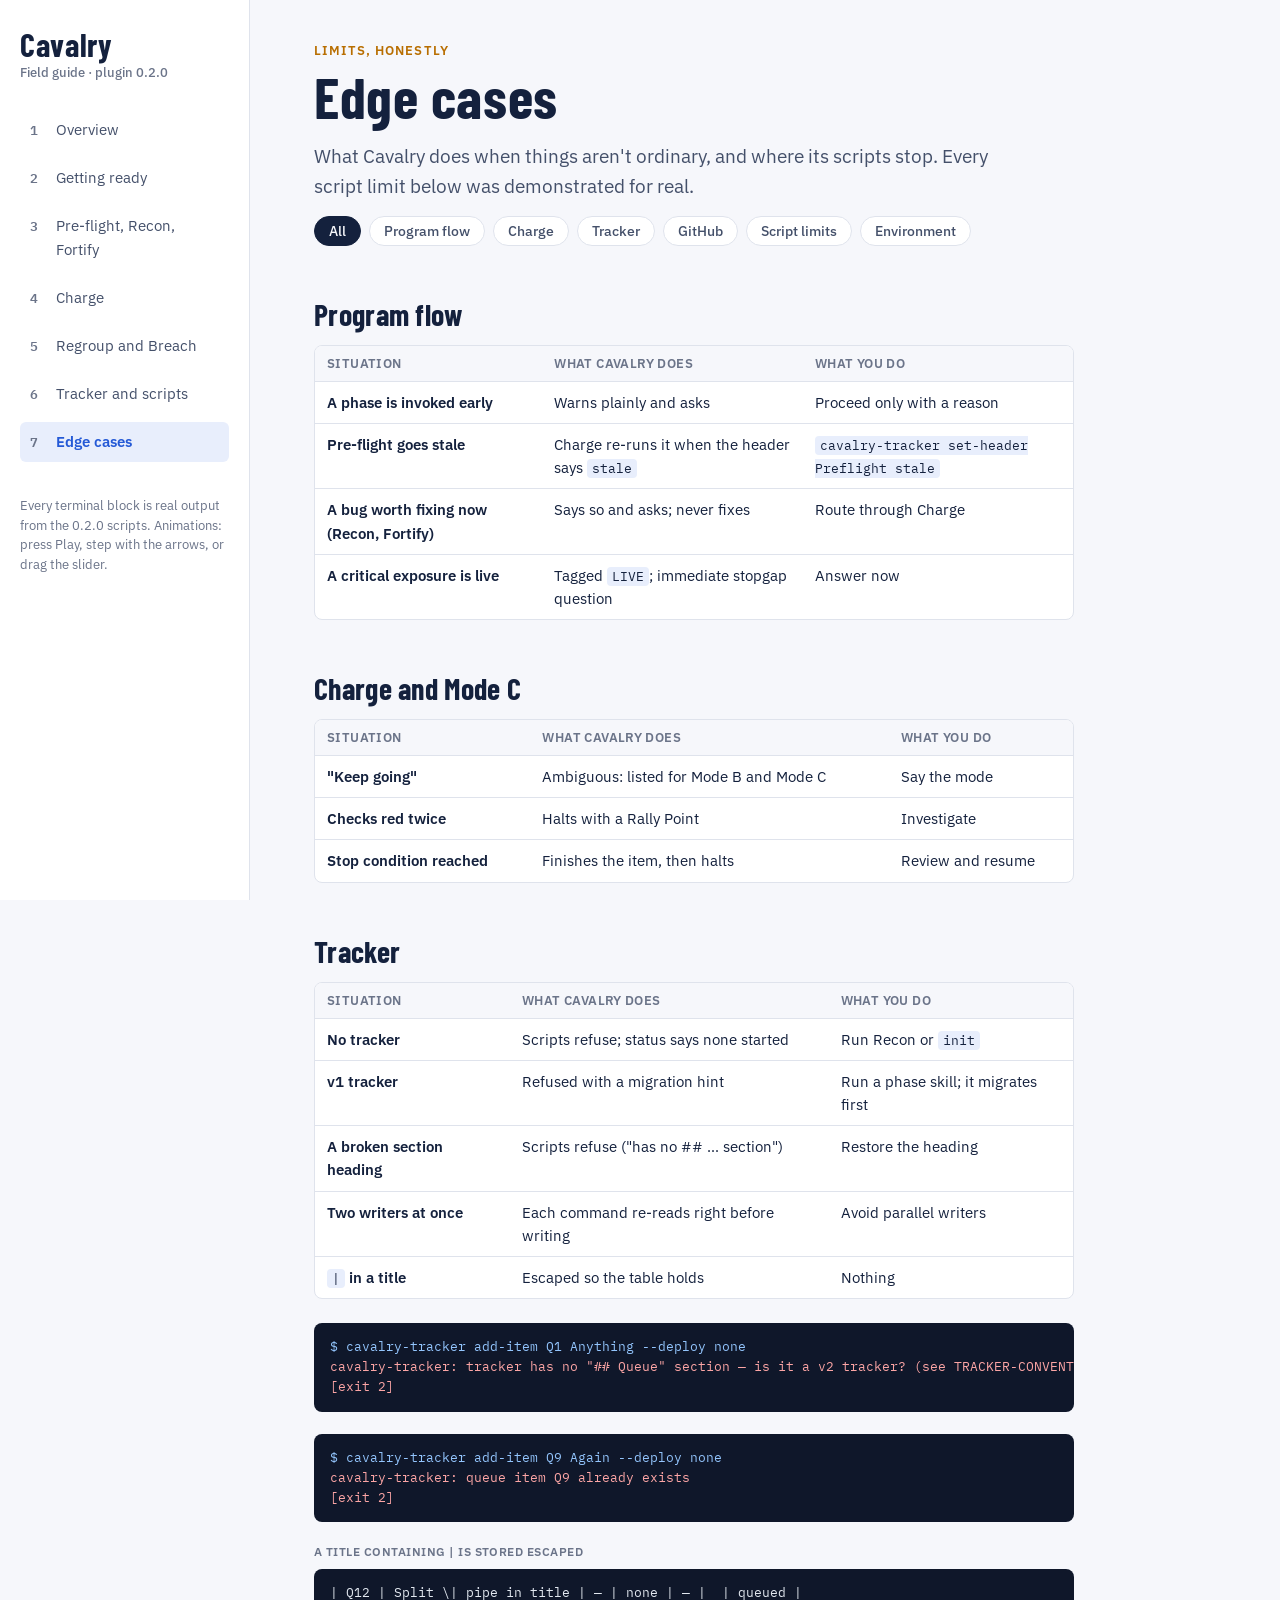
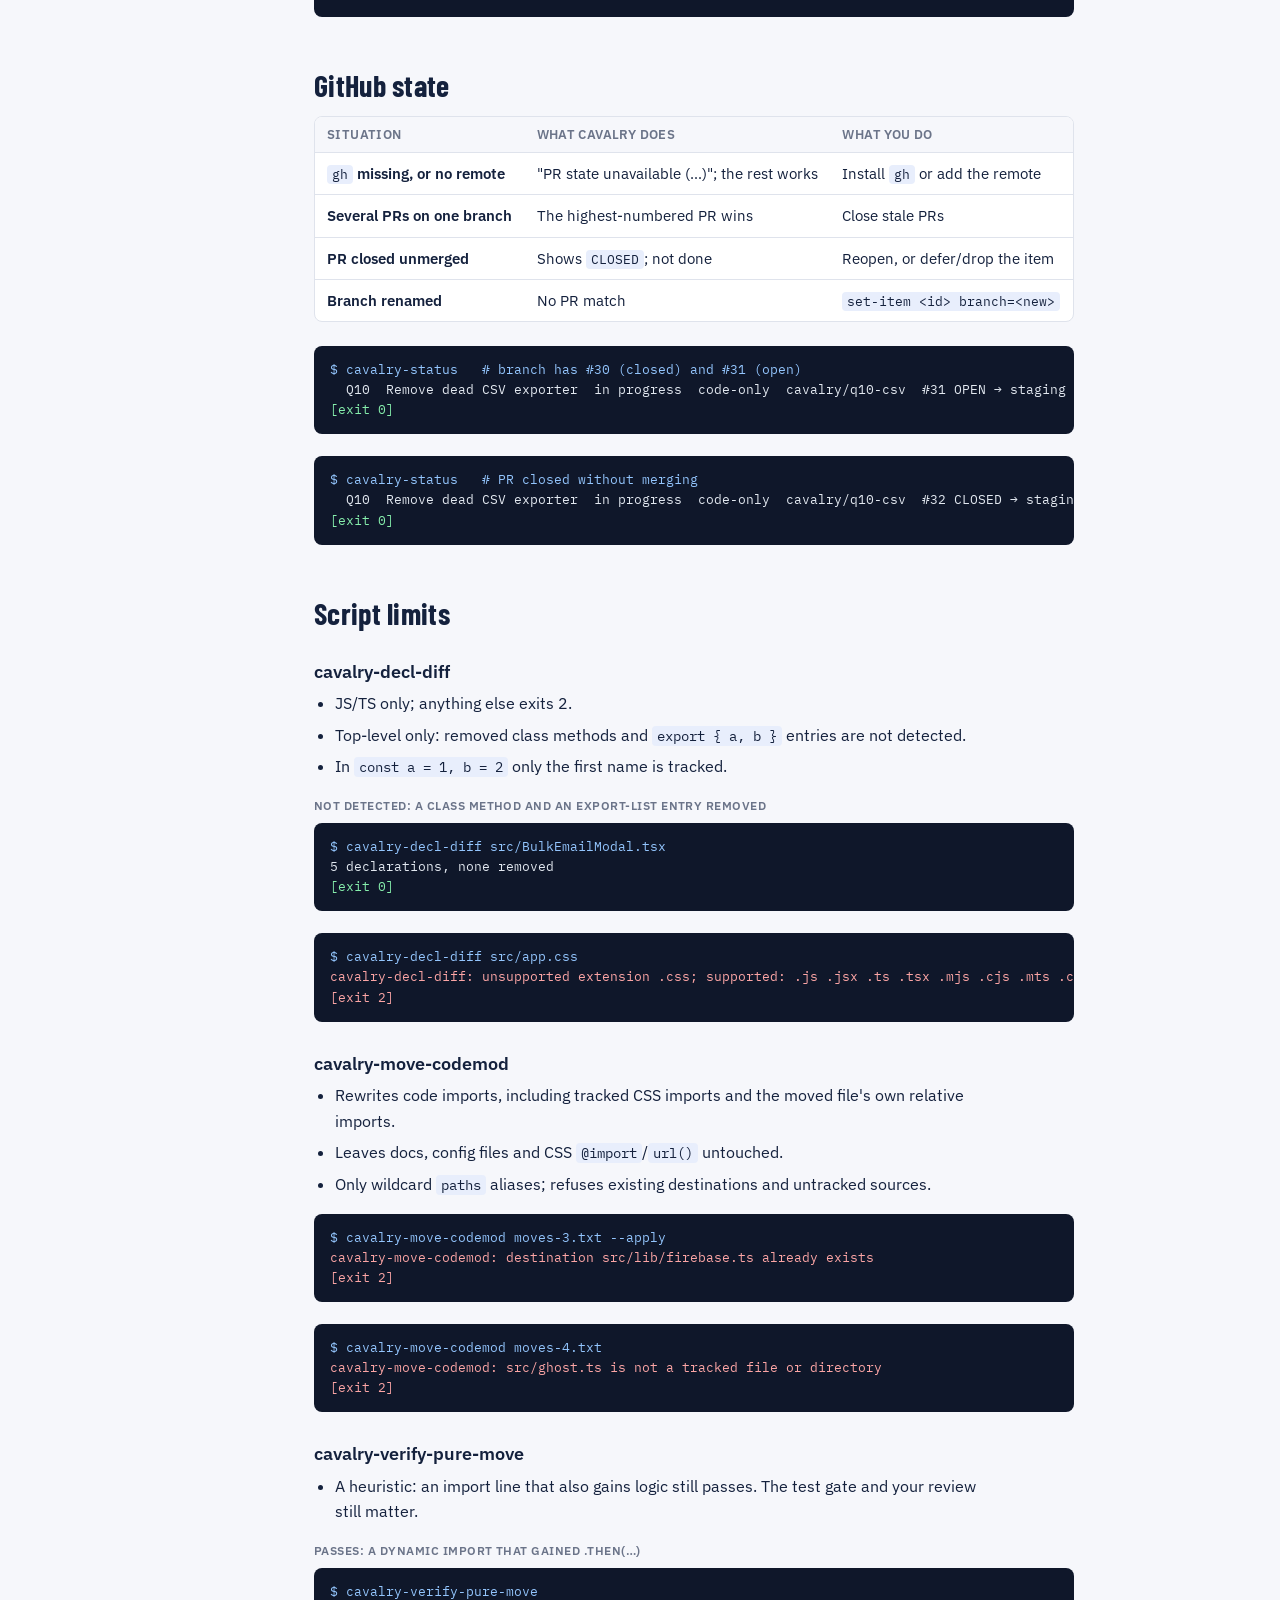
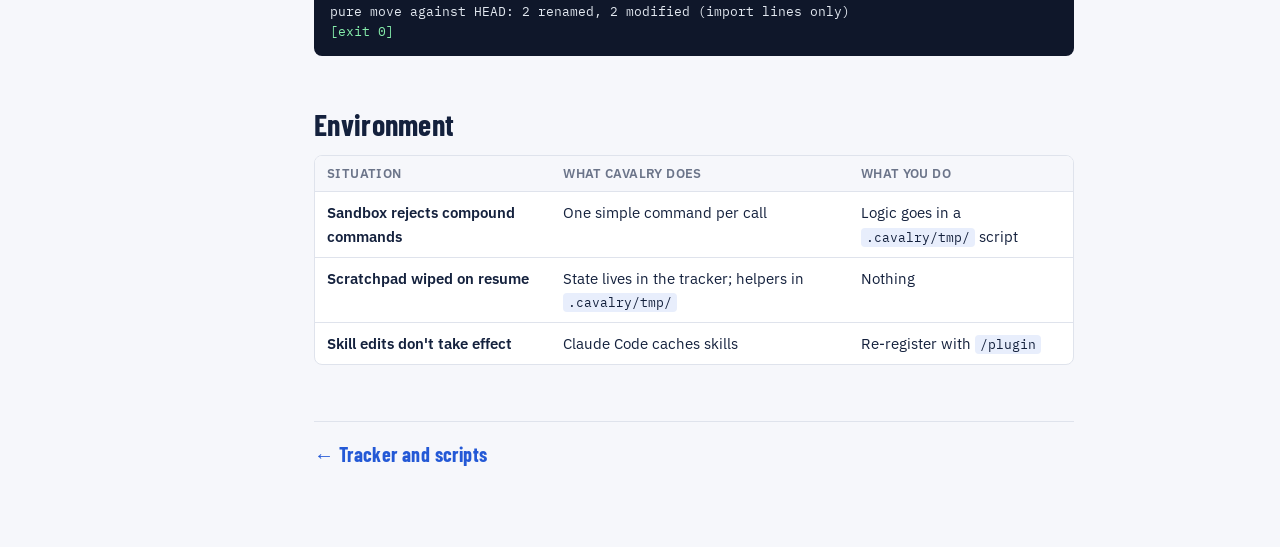
==== edge-cases.html @ 81e82cb0 "Update Cavalry field guide" ====
<!doctype html>
<html lang="en">
<head>
<meta charset="utf-8">
<meta name="viewport" content="width=device-width, initial-scale=1, viewport-fit=cover">
<title>Cavalry Field Guide</title>
<meta name="description" content="How to run a Cavalry program: phases, modes, tracker, scripts and edge cases, with animated workflows.">
<link rel="preconnect" href="https://fonts.googleapis.com">
<link rel="preconnect" href="https://fonts.gstatic.com" crossorigin>
<link rel="stylesheet" href="https://fonts.googleapis.com/css2?family=Barlow+Condensed:wght@600;700&family=IBM+Plex+Mono:wght@400;500;600&family=IBM+Plex+Sans:wght@400;500;600&display=swap">
<link rel="stylesheet" href="style.css">
</head>
<body>
<div class="shell">
  <nav class="rail" aria-label="Guide pages">
    <a class="brand" href="index.html">Cavalry<small>Field guide · plugin 0.2.0</small></a>
    <ol><li><a href="index.html">Overview</a></li><li><a href="getting-ready.html">Getting ready</a></li><li><a href="recon-fortify.html">Pre-flight, Recon, Fortify</a></li><li><a href="charge.html">Charge</a></li><li><a href="regroup-breach.html">Regroup and Breach</a></li><li><a href="tracker-scripts.html">Tracker and scripts</a></li><li><a href="edge-cases.html" aria-current="page">Edge cases</a></li></ol>
    <p class="meta">Every terminal block is real output from the 0.2.0 scripts. Animations: press Play, step with the arrows, or drag the slider.</p>
  </nav>
  <main><div class="col">

<p class="eyebrow">Limits, honestly</p>
<h1>Edge cases</h1>
<p class="lede">What Cavalry does when things aren't ordinary, and where its scripts stop. Every script limit below was demonstrated for real.</p>
<div class="filters" role="group" aria-label="Filter by area">
  <button type="button" data-area="all" aria-pressed="true">All</button>
  <button type="button" data-area="flow" aria-pressed="false">Program flow</button>
  <button type="button" data-area="charge" aria-pressed="false">Charge</button>
  <button type="button" data-area="tracker" aria-pressed="false">Tracker</button>
  <button type="button" data-area="github" aria-pressed="false">GitHub</button>
  <button type="button" data-area="scripts" aria-pressed="false">Script limits</button>
  <button type="button" data-area="env" aria-pressed="false">Environment</button>
</div>
<section data-area-section="flow"><h2>Program flow</h2><div class="tbl"><table><thead><tr><th>Situation</th><th>What Cavalry does</th><th>What you do</th></tr></thead><tbody><tr><td>A phase is invoked early</td><td>Warns plainly and asks</td><td>Proceed only with a reason</td></tr><tr><td>Pre-flight goes stale</td><td>Charge re-runs it when the header says <code>stale</code></td><td><code>cavalry-tracker set-header Preflight stale</code></td></tr><tr><td>A bug worth fixing now (Recon, Fortify)</td><td>Says so and asks; never fixes</td><td>Route through Charge</td></tr><tr><td>A critical exposure is live</td><td>Tagged <code>LIVE</code>; immediate stopgap question</td><td>Answer now</td></tr></tbody></table></div></section>
<section data-area-section="charge"><h2>Charge and Mode C</h2><div class="tbl"><table><thead><tr><th>Situation</th><th>What Cavalry does</th><th>What you do</th></tr></thead><tbody><tr><td>&quot;Keep going&quot;</td><td>Ambiguous: listed for Mode B and Mode C</td><td>Say the mode</td></tr><tr><td>Checks red twice</td><td>Halts with a Rally Point</td><td>Investigate</td></tr><tr><td>Stop condition reached</td><td>Finishes the item, then halts</td><td>Review and resume</td></tr></tbody></table></div></section>
<section data-area-section="tracker"><h2>Tracker</h2><div class="tbl"><table><thead><tr><th>Situation</th><th>What Cavalry does</th><th>What you do</th></tr></thead><tbody><tr><td>No tracker</td><td>Scripts refuse; status says none started</td><td>Run Recon or <code>init</code></td></tr><tr><td>v1 tracker</td><td>Refused with a migration hint</td><td>Run a phase skill; it migrates first</td></tr><tr><td>A broken section heading</td><td>Scripts refuse (&quot;has no ## … section&quot;)</td><td>Restore the heading</td></tr><tr><td>Two writers at once</td><td>Each command re-reads right before writing</td><td>Avoid parallel writers</td></tr><tr><td><code>|</code> in a title</td><td>Escaped so the table holds</td><td>Nothing</td></tr></tbody></table></div><pre class="term"><span class="cmd">$ cavalry-tracker add-item Q1 Anything --deploy none</span>
<span class="err">cavalry-tracker: tracker has no &quot;## Queue&quot; section — is it a v2 tracker? (see TRACKER-CONVENTION.md § Migrating)</span>
<span class="err">[exit 2]</span></pre><pre class="term"><span class="cmd">$ cavalry-tracker add-item Q9 Again --deploy none</span>
<span class="err">cavalry-tracker: queue item Q9 already exists</span>
<span class="err">[exit 2]</span></pre><p class="term-label">A title containing | is stored escaped</p><pre class="term">| Q12 | Split \| pipe in title | — | none | — |  | queued |</pre></section>
<section data-area-section="github"><h2>GitHub state</h2><div class="tbl"><table><thead><tr><th>Situation</th><th>What Cavalry does</th><th>What you do</th></tr></thead><tbody><tr><td><code>gh</code> missing, or no remote</td><td>&quot;PR state unavailable (…)&quot;; the rest works</td><td>Install <code>gh</code> or add the remote</td></tr><tr><td>Several PRs on one branch</td><td>The highest-numbered PR wins</td><td>Close stale PRs</td></tr><tr><td>PR closed unmerged</td><td>Shows <code>CLOSED</code>; not done</td><td>Reopen, or defer/drop the item</td></tr><tr><td>Branch renamed</td><td>No PR match</td><td><code>set-item &lt;id&gt; branch=&lt;new&gt;</code></td></tr></tbody></table></div><pre class="term"><span class="cmd">$ cavalry-status   # branch has #30 (closed) and #31 (open)</span>
  Q10  Remove dead CSV exporter  in progress  code-only  cavalry/q10-csv  #31 OPEN → staging
<span class="ok">[exit 0]</span></pre><pre class="term"><span class="cmd">$ cavalry-status   # PR closed without merging</span>
  Q10  Remove dead CSV exporter  in progress  code-only  cavalry/q10-csv  #32 CLOSED → staging
<span class="ok">[exit 0]</span></pre></section>
<section data-area-section="scripts"><h2>Script limits</h2>
<h3>cavalry-decl-diff</h3><ul><li>JS/TS only; anything else exits 2.</li><li>Top-level only: removed class methods and <code>export { a, b }</code> entries are not detected.</li><li>In <code>const a = 1, b = 2</code> only the first name is tracked.</li></ul>
<p class="term-label">Not detected: a class method and an export-list entry removed</p><pre class="term"><span class="cmd">$ cavalry-decl-diff src/BulkEmailModal.tsx</span>
5 declarations, none removed
<span class="ok">[exit 0]</span></pre><pre class="term"><span class="cmd">$ cavalry-decl-diff src/app.css</span>
<span class="err">cavalry-decl-diff: unsupported extension .css; supported: .js .jsx .ts .tsx .mjs .cjs .mts .cts</span>
<span class="err">[exit 2]</span></pre>
<h3>cavalry-move-codemod</h3><ul><li>Rewrites code imports, including tracked CSS imports and the moved file's own relative imports.</li><li>Leaves docs, config files and CSS <code>@import</code>/<code>url()</code> untouched.</li><li>Only wildcard <code>paths</code> aliases; refuses existing destinations and untracked sources.</li></ul>
<pre class="term"><span class="cmd">$ cavalry-move-codemod moves-3.txt --apply</span>
<span class="err">cavalry-move-codemod: destination src/lib/firebase.ts already exists</span>
<span class="err">[exit 2]</span></pre><pre class="term"><span class="cmd">$ cavalry-move-codemod moves-4.txt</span>
<span class="err">cavalry-move-codemod: src/ghost.ts is not a tracked file or directory</span>
<span class="err">[exit 2]</span></pre>
<h3>cavalry-verify-pure-move</h3><ul><li>A heuristic: an import line that also gains logic still passes. The test gate and your review still matter.</li></ul>
<p class="term-label">Passes: a dynamic import that gained .then(…)</p><pre class="term"><span class="cmd">$ cavalry-verify-pure-move</span>
pure move against HEAD: 2 renamed, 2 modified (import lines only)
<span class="ok">[exit 0]</span></pre></section>
<section data-area-section="env"><h2>Environment</h2><div class="tbl"><table><thead><tr><th>Situation</th><th>What Cavalry does</th><th>What you do</th></tr></thead><tbody><tr><td>Sandbox rejects compound commands</td><td>One simple command per call</td><td>Logic goes in a <code>.cavalry/tmp/</code> script</td></tr><tr><td>Scratchpad wiped on resume</td><td>State lives in the tracker; helpers in <code>.cavalry/tmp/</code></td><td>Nothing</td></tr><tr><td>Skill edits don't take effect</td><td>Claude Code caches skills</td><td>Re-register with <code>/plugin</code></td></tr></tbody></table></div></section>

    <nav class="next" aria-label="Page navigation"><a href="tracker-scripts.html">← Tracker and scripts</a></nav>
  </div></main>
</div>
<script src="player.js"></script>
</body>
</html>
---- style.css ----
:root {
  --paper: #f6f7fb;
  --surface: #ffffff;
  --ink: #14213d;
  --ink-2: #44506a;
  --muted: #6b7489;
  --rule: #dfe3ec;
  --accent: #2459d6;
  --accent-soft: #e8eefc;
  --human: #b86e00;
  --human-soft: #fdf3e2;
  --ok: #15803d;
  --bad: #b42318;
  --bad-soft: #fdecea;
  --term: #0f172a;
  --term-ink: #e2e8f0;
  --term-dim: #93c5fd;
  --plate: #ffffff;
  --display: "Barlow Condensed", "Arial Narrow", "Roboto Condensed", sans-serif;
  --body: "IBM Plex Sans", "Segoe UI", system-ui, sans-serif;
  --mono: "IBM Plex Mono", ui-monospace, "SFMono-Regular", Menlo, monospace;
}
@media (prefers-color-scheme: dark) {
  :root:not([data-theme="light"]) {
    color-scheme: dark;
    --paper: #0d1320; --surface: #141c2d; --ink: #e5eaf4; --ink-2: #b7c0d4; --muted: #8a94ab; --rule: #26314a;
    --accent: #86a8ff; --accent-soft: #1b2744; --human: #f0b04f; --human-soft: #2b2212; --ok: #5bd18a; --bad: #ff8a80; --bad-soft: #2c1717;
    --term: #070b14; --plate: #eef1f7;
  }
}
:root[data-theme="dark"] {
  color-scheme: dark;
  --paper: #0d1320; --surface: #141c2d; --ink: #e5eaf4; --ink-2: #b7c0d4; --muted: #8a94ab; --rule: #26314a;
  --accent: #86a8ff; --accent-soft: #1b2744; --human: #f0b04f; --human-soft: #2b2212; --ok: #5bd18a; --bad: #ff8a80; --bad-soft: #2c1717;
  --term: #070b14; --plate: #eef1f7;
}

* { box-sizing: border-box; }
body { margin: 0; background: var(--paper); color: var(--ink); font: 16px/1.6 var(--body); }
a { color: var(--accent); text-underline-offset: 3px; }
a:focus-visible, button:focus-visible, input:focus-visible, summary:focus-visible { outline: 2px solid var(--accent); outline-offset: 2px; border-radius: 4px; }

.shell { display: grid; grid-template-columns: 250px minmax(0, 1fr); min-height: 100vh; }
.rail { position: sticky; top: env(safe-area-inset-top, 0px); align-self: start; height: 100vh; overflow-y: auto; padding: 28px 20px; border-right: 1px solid var(--rule); background: var(--surface); }
.brand { font: 700 32px/1 var(--display); letter-spacing: 0.02em; color: var(--ink); text-decoration: none; display: block; }
.brand small { display: block; font: 500 13px/1.4 var(--body); color: var(--muted); letter-spacing: 0; margin-top: 4px; }
.rail ol { list-style: none; margin: 28px 0 0; padding: 0; display: grid; gap: 2px; counter-reset: p; }
.rail li a { display: flex; gap: 10px; align-items: baseline; padding: 8px 10px; border-radius: 6px; color: var(--ink-2); text-decoration: none; font-size: 15px; }
.rail li a::before { counter-increment: p; content: counter(p); font: 600 13px var(--mono); color: var(--muted); min-width: 1.2em; }
.rail li a:hover { background: var(--accent-soft); color: var(--ink); }
.rail li a[aria-current="page"] { background: var(--accent-soft); color: var(--accent); font-weight: 600; }
.rail .meta { margin-top: 28px; font-size: 13px; color: var(--muted); line-height: 1.5; }

main { padding-block: 44px 80px; padding-inline: clamp(16px, 5vw, 64px); }
.col { max-width: 760px; }
.eyebrow { font: 600 13px/1 var(--body); letter-spacing: 0.08em; text-transform: uppercase; color: var(--human); margin: 0 0 10px; }
h1 { font: 700 clamp(40px, 6vw, 58px)/1 var(--display); letter-spacing: 0.01em; margin: 0 0 16px; text-wrap: balance; }
h2 { font: 700 30px/1.1 var(--display); letter-spacing: 0.01em; margin: 52px 0 12px; text-wrap: balance; }
h3 { font: 600 18px/1.3 var(--body); margin: 30px 0 8px; }
p { margin: 0 0 14px; max-width: 68ch; }
.lede { font-size: 19px; color: var(--ink-2); max-width: 62ch; }
ul, ol.steps { padding-left: 1.3em; margin: 0 0 16px; max-width: 68ch; }
li { margin-bottom: 6px; }
code { font: 0.88em var(--mono); background: var(--accent-soft); color: var(--ink); padding: 1px 5px; border-radius: 4px; overflow-wrap: anywhere; }

.plate { margin: 22px 0 30px; background: var(--surface); border: 1px solid var(--rule); border-radius: 10px; overflow: hidden; }
.plate img { display: block; width: 100%; height: auto; background: var(--plate); }
.plate figcaption { padding: 12px 16px; font-size: 14px; color: var(--muted); border-top: 1px solid var(--rule); }

.player .stage { position: relative; background: var(--plate); }
.player .stage img { display: block; width: 100%; height: auto; }
.player .controls { display: flex; flex-wrap: wrap; align-items: center; gap: 10px; padding: 10px 14px; border-top: 1px solid var(--rule); }
.player button { font: 600 14px var(--body); color: var(--ink); background: var(--paper); border: 1px solid var(--rule); border-radius: 6px; padding: 6px 12px; cursor: pointer; min-width: 44px; }
.player button:hover { border-color: var(--accent); color: var(--accent); }
.player button.play { background: var(--accent); border-color: var(--accent); color: var(--surface); min-width: 84px; }
.player input[type="range"] { flex: 1 1 160px; accent-color: var(--accent); }
.player .count { font: 500 13px var(--mono); color: var(--muted); font-variant-numeric: tabular-nums; min-width: 4.5em; text-align: right; }

.term { background: var(--term); color: var(--term-ink); border-radius: 8px; padding: 14px 16px; font: 13px/1.55 var(--mono); overflow-x: auto; margin: 10px 0 22px; white-space: pre; }
.term .cmd { color: var(--term-dim); }
.term .err { color: #fca5a5; }
.term .ok { color: #86efac; }
.term .warn { color: #fcd34d; }
.term-label { font: 600 12px var(--body); color: var(--muted); letter-spacing: 0.04em; text-transform: uppercase; margin: 18px 0 0; }

.tbl { overflow-x: auto; margin: 14px 0 24px; border: 1px solid var(--rule); border-radius: 8px; background: var(--surface); }
table { border-collapse: collapse; width: 100%; font-size: 14.5px; }
th, td { text-align: left; vertical-align: top; padding: 9px 12px; border-bottom: 1px solid var(--rule); }
th { font: 600 13px var(--body); letter-spacing: 0.03em; color: var(--muted); text-transform: uppercase; background: var(--paper); }
tr:last-child td { border-bottom: 0; }
td:first-child { font-weight: 600; }

.callout { border-left: 4px solid var(--accent); background: var(--accent-soft); padding: 12px 16px; border-radius: 0 8px 8px 0; margin: 18px 0; max-width: 68ch; }
.callout.human { border-color: var(--human); background: var(--human-soft); }
.callout.bad { border-color: var(--bad); background: var(--bad-soft); }
.callout strong:first-child { margin-right: 6px; }

.phases { display: grid; grid-template-columns: repeat(auto-fit, minmax(210px, 1fr)); gap: 12px; margin: 18px 0 28px; }
.phase { background: var(--surface); border: 1px solid var(--rule); border-radius: 8px; padding: 14px 16px; text-decoration: none; color: var(--ink); display: grid; gap: 4px; }
.phase:hover { border-color: var(--accent); }
.phase b { font: 700 22px/1 var(--display); letter-spacing: 0.02em; }
.phase span { font-size: 14px; color: var(--ink-2); }
.phase em { font-style: normal; font-size: 12.5px; color: var(--human); font-weight: 600; }

.check { display: flex; gap: 10px; align-items: flex-start; padding: 10px 0; border-bottom: 1px solid var(--rule); }
.check input { margin-top: 5px; width: 18px; height: 18px; accent-color: var(--ok); flex: none; }
.check label { flex: 1; }
.check .how { display: block; font-size: 14px; color: var(--muted); }
.progress { font: 600 14px var(--mono); color: var(--ok); }

.prompt { display: flex; gap: 10px; align-items: center; background: var(--term); color: var(--term-ink); border-radius: 8px; padding: 10px 12px 10px 16px; font: 14px var(--mono); margin: 8px 0; }
.prompt span { flex: 1; overflow-x: auto; white-space: nowrap; }
.prompt button { font: 600 13px var(--body); background: transparent; color: var(--term-dim); border: 1px solid #334155; border-radius: 5px; padding: 4px 10px; cursor: pointer; }

.filters { display: flex; flex-wrap: wrap; gap: 8px; margin: 12px 0 8px; }
.filters button { font: 500 14px var(--body); background: var(--surface); color: var(--ink-2); border: 1px solid var(--rule); border-radius: 999px; padding: 5px 14px; cursor: pointer; }
.filters button[aria-pressed="true"] { background: var(--ink); color: var(--paper); border-color: var(--ink); }

.next { display: flex; justify-content: space-between; gap: 12px; margin-top: 56px; padding-top: 20px; border-top: 1px solid var(--rule); flex-wrap: wrap; }
.next a { font: 700 20px var(--display); letter-spacing: 0.02em; text-decoration: none; }

@media (max-width: 860px) {
  .shell { grid-template-columns: 1fr; }
  .rail { position: sticky; top: env(safe-area-inset-top, 0px); height: auto; z-index: 5; padding: 12px 16px; border-right: 0; border-bottom: 1px solid var(--rule); }
  .brand small, .rail .meta { display: none; }
  .brand { font-size: 24px; }
  .rail ol { margin-top: 8px; display: flex; overflow-x: auto; gap: 4px; }
  .rail li a { white-space: nowrap; padding: 6px 10px; font-size: 14px; }
  main { padding-block: 28px 60px; }
}
@media (prefers-reduced-motion: reduce) { * { scroll-behavior: auto !important; } }
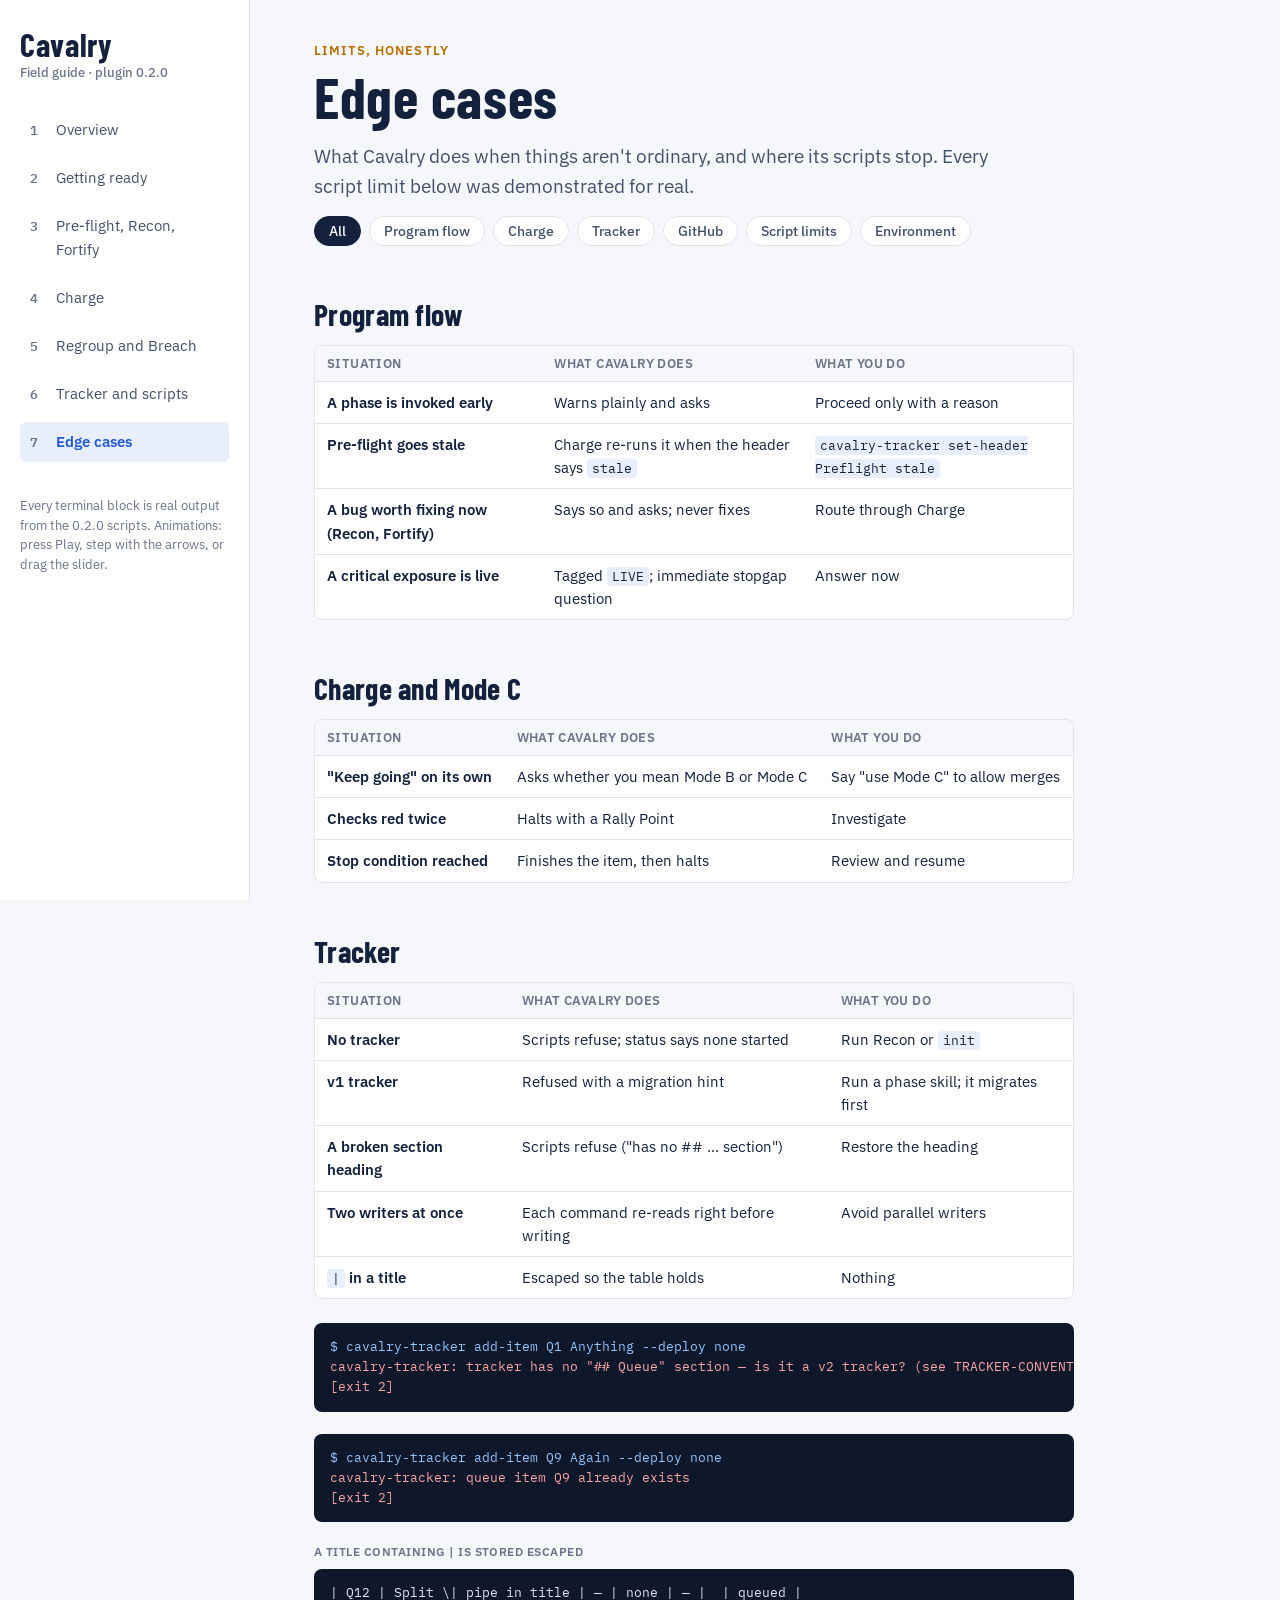
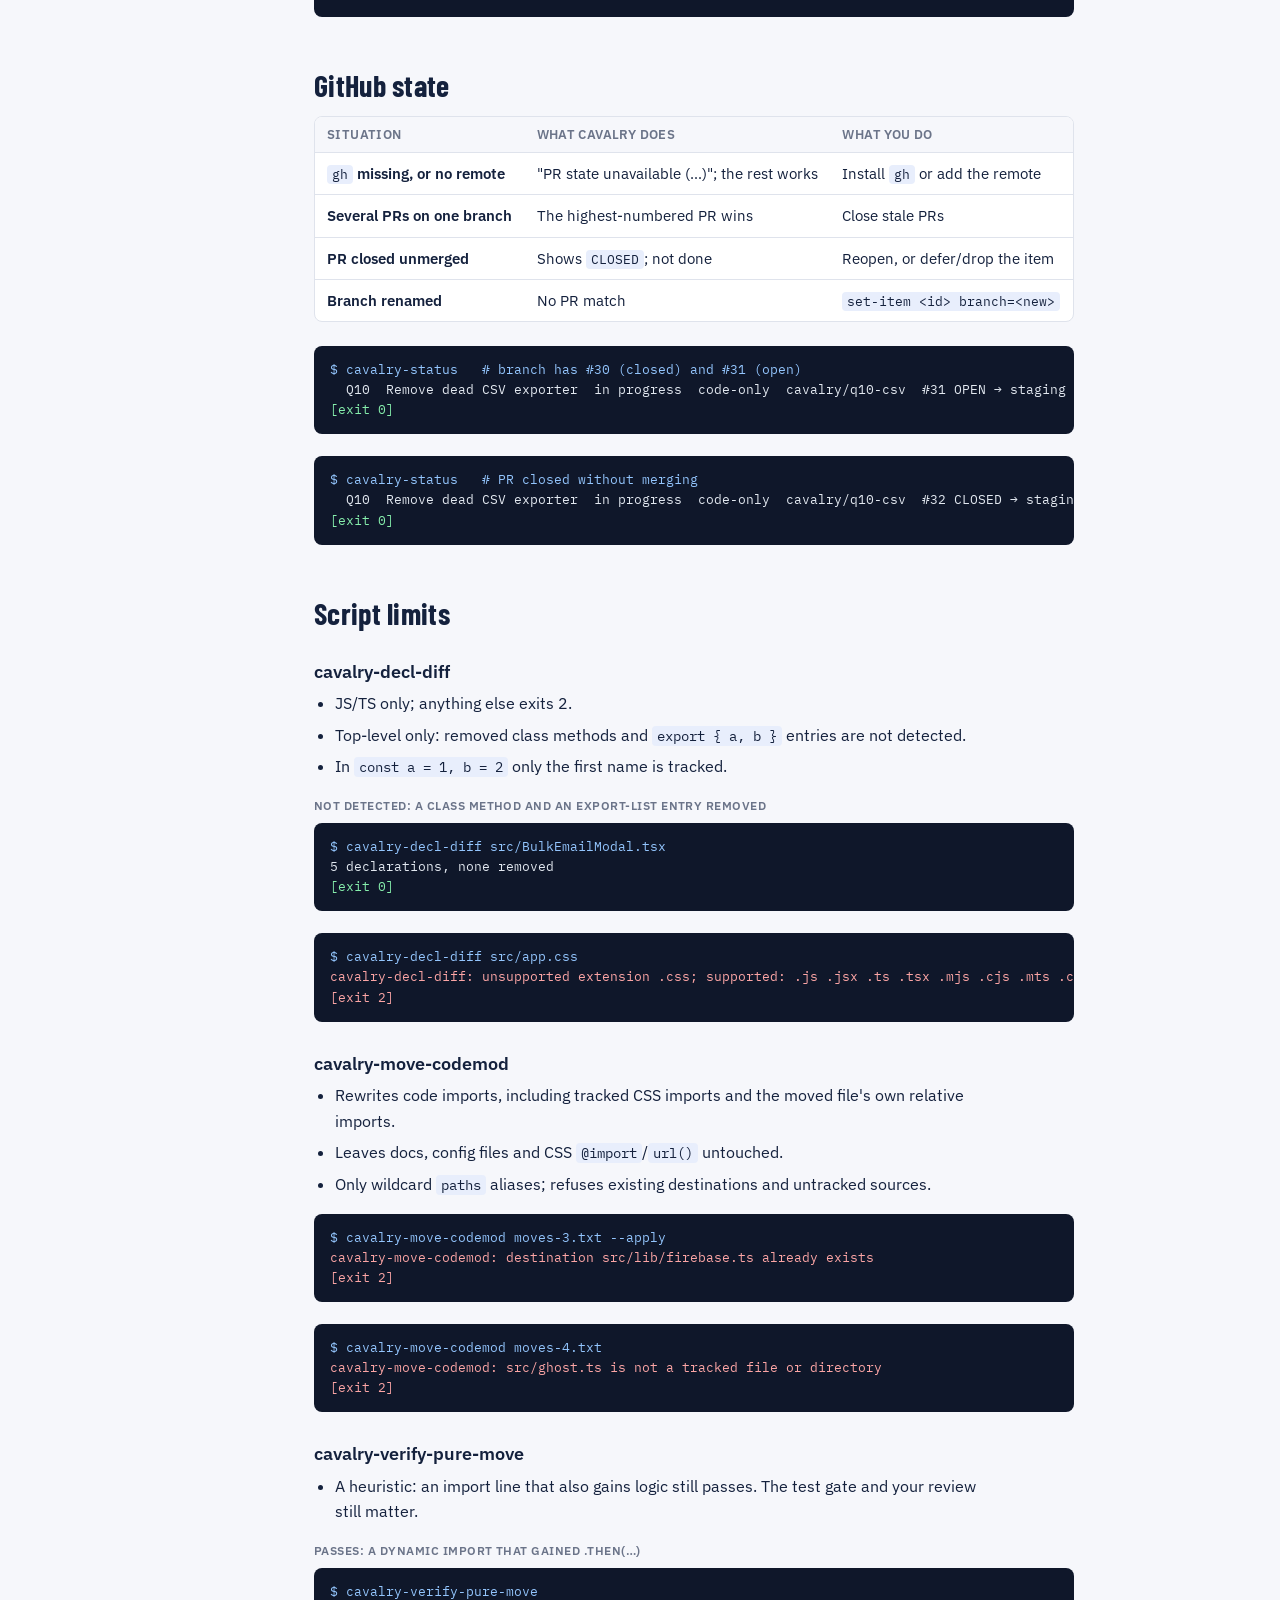
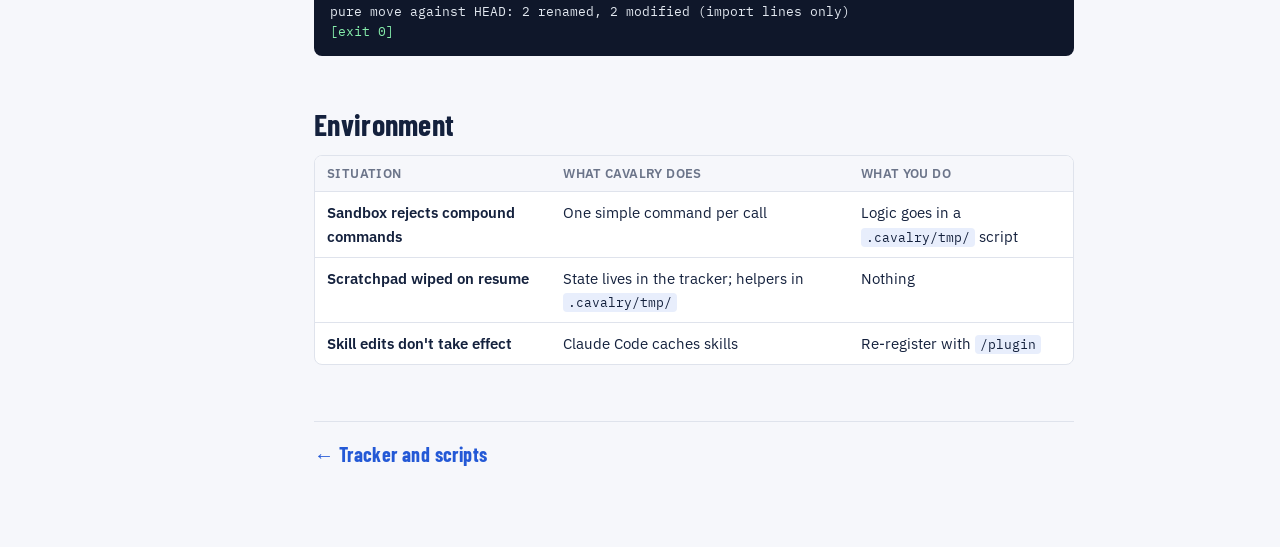
==== commit 24f6d810: "Update Cavalry field guide" ====
--- a/edge-cases.html
+++ b/edge-cases.html
@@ -32,7 +32,7 @@
   <button type="button" data-area="env" aria-pressed="false">Environment</button>
 </div>
 <section data-area-section="flow"><h2>Program flow</h2><div class="tbl"><table><thead><tr><th>Situation</th><th>What Cavalry does</th><th>What you do</th></tr></thead><tbody><tr><td>A phase is invoked early</td><td>Warns plainly and asks</td><td>Proceed only with a reason</td></tr><tr><td>Pre-flight goes stale</td><td>Charge re-runs it when the header says <code>stale</code></td><td><code>cavalry-tracker set-header Preflight stale</code></td></tr><tr><td>A bug worth fixing now (Recon, Fortify)</td><td>Says so and asks; never fixes</td><td>Route through Charge</td></tr><tr><td>A critical exposure is live</td><td>Tagged <code>LIVE</code>; immediate stopgap question</td><td>Answer now</td></tr></tbody></table></div></section>
-<section data-area-section="charge"><h2>Charge and Mode C</h2><div class="tbl"><table><thead><tr><th>Situation</th><th>What Cavalry does</th><th>What you do</th></tr></thead><tbody><tr><td>&quot;Keep going&quot;</td><td>Ambiguous: listed for Mode B and Mode C</td><td>Say the mode</td></tr><tr><td>Checks red twice</td><td>Halts with a Rally Point</td><td>Investigate</td></tr><tr><td>Stop condition reached</td><td>Finishes the item, then halts</td><td>Review and resume</td></tr></tbody></table></div></section>
+<section data-area-section="charge"><h2>Charge and Mode C</h2><div class="tbl"><table><thead><tr><th>Situation</th><th>What Cavalry does</th><th>What you do</th></tr></thead><tbody><tr><td>&quot;Keep going&quot; on its own</td><td>Asks whether you mean Mode B or Mode C</td><td>Say &quot;use Mode C&quot; to allow merges</td></tr><tr><td>Checks red twice</td><td>Halts with a Rally Point</td><td>Investigate</td></tr><tr><td>Stop condition reached</td><td>Finishes the item, then halts</td><td>Review and resume</td></tr></tbody></table></div></section>
 <section data-area-section="tracker"><h2>Tracker</h2><div class="tbl"><table><thead><tr><th>Situation</th><th>What Cavalry does</th><th>What you do</th></tr></thead><tbody><tr><td>No tracker</td><td>Scripts refuse; status says none started</td><td>Run Recon or <code>init</code></td></tr><tr><td>v1 tracker</td><td>Refused with a migration hint</td><td>Run a phase skill; it migrates first</td></tr><tr><td>A broken section heading</td><td>Scripts refuse (&quot;has no ## … section&quot;)</td><td>Restore the heading</td></tr><tr><td>Two writers at once</td><td>Each command re-reads right before writing</td><td>Avoid parallel writers</td></tr><tr><td><code>|</code> in a title</td><td>Escaped so the table holds</td><td>Nothing</td></tr></tbody></table></div><pre class="term"><span class="cmd">$ cavalry-tracker add-item Q1 Anything --deploy none</span>
 <span class="err">cavalry-tracker: tracker has no &quot;## Queue&quot; section — is it a v2 tracker? (see TRACKER-CONVENTION.md § Migrating)</span>
 <span class="err">[exit 2]</span></pre><pre class="term"><span class="cmd">$ cavalry-tracker add-item Q9 Again --deploy none</span>
